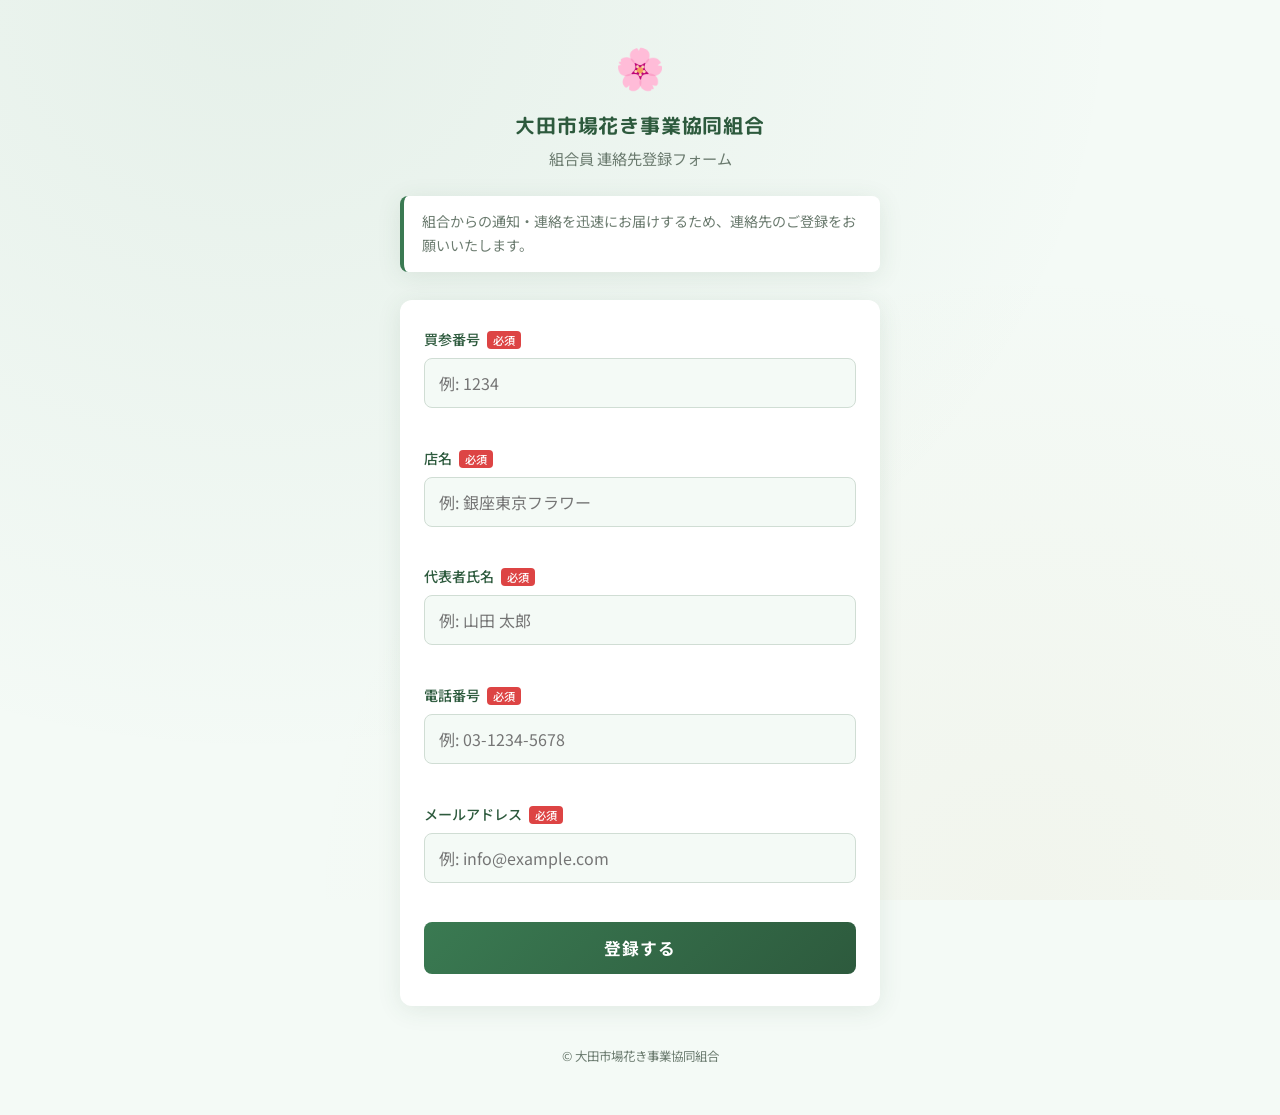
==== index.html @ ed57a9a4 "初回: 組合員連絡先登録フォーム Co-Authored-By: Claude Opus 4.6 (1M context) <noreply@anthropic.com>" ====
<!DOCTYPE html>
<html lang="ja">
<head>
  <meta charset="UTF-8">
  <meta name="viewport" content="width=device-width, initial-scale=1.0">
  <title>組合員連絡先登録 | 大田市場花き事業協同組合</title>
  <link rel="preconnect" href="https://fonts.googleapis.com">
  <link href="https://fonts.googleapis.com/css2?family=Noto+Sans+JP:wght@400;500;700&family=M+PLUS+Rounded+1c:wght@500;700&display=swap" rel="stylesheet">
  <link rel="stylesheet" href="style.css">
</head>
<body>
  <div class="page-bg"></div>
  <main class="container">
    <header class="header">
      <div class="header-icon">🌸</div>
      <h1>大田市場花き事業協同組合</h1>
      <p class="subtitle">組合員 連絡先登録フォーム</p>
    </header>
    <div class="notice">
      <p>組合からの通知・連絡を迅速にお届けするため、<br class="sp-only">連絡先のご登録をお願いいたします。</p>
    </div>
    <div id="form-section">
      <div class="form-card">
        <div class="field">
          <label for="baisan">買参番号 <span class="req">必須</span></label>
          <input type="text" id="baisan" inputmode="numeric" pattern="[0-9]*" placeholder="例: 1234" maxlength="10" autocomplete="off">
          <span class="error" id="err-baisan"></span>
        </div>
        <div class="field">
          <label for="shopname">店名 <span class="req">必須</span></label>
          <input type="text" id="shopname" placeholder="例: 銀座東京フラワー" autocomplete="organization">
          <span class="error" id="err-shopname"></span>
        </div>
        <div class="field">
          <label for="name">代表者氏名 <span class="req">必須</span></label>
          <input type="text" id="name" placeholder="例: 山田 太郎" autocomplete="name">
          <span class="error" id="err-name"></span>
        </div>
        <div class="field">
          <label for="tel">電話番号 <span class="req">必須</span></label>
          <input type="tel" id="tel" placeholder="例: 03-1234-5678" autocomplete="tel">
          <span class="error" id="err-tel"></span>
        </div>
        <div class="field">
          <label for="email">メールアドレス <span class="req">必須</span></label>
          <input type="email" id="email" placeholder="例: info@example.com" autocomplete="email">
          <span class="error" id="err-email"></span>
        </div>
        <button id="submit-btn" onclick="submitForm()">
          <span class="btn-text">登録する</span>
          <span class="btn-loading" style="display:none;">送信中...</span>
        </button>
      </div>
    </div>
    <div id="success-section" class="success-section" style="display:none;">
      <div class="success-card">
        <div class="success-icon">✅</div>
        <h2>登録が完了しました</h2>
        <p>ご登録ありがとうございます。<br>組合からの連絡は登録いただいたメールアドレスへお送りいたします。</p>
        <button class="btn-another" onclick="resetForm()">別の登録を行う</button>
      </div>
    </div>
    <footer class="footer">
      <p>&copy; 大田市場花き事業協同組合</p>
    </footer>
  </main>
  <script src="script.js"></script>
</body>
</html>
---- style.css ----
:root {
  --green-deep: #2d5a3d;
  --green-mid: #3a7a52;
  --green-light: #e8f5ec;
  --green-pale: #f4faf6;
  --accent: #c8a45c;
  --text: #2c2c2c;
  --text-sub: #6b7b6f;
  --white: #ffffff;
  --error: #d44;
  --radius: 12px;
  --shadow: 0 4px 24px rgba(45, 90, 61, 0.10);
}
*, *::before, *::after { box-sizing: border-box; margin: 0; padding: 0; }
body {
  font-family: 'Noto Sans JP', sans-serif;
  color: var(--text);
  background: var(--green-pale);
  min-height: 100dvh;
  line-height: 1.7;
}
.page-bg {
  position: fixed; inset: 0; z-index: -1;
  background:
    radial-gradient(ellipse at 20% 0%, rgba(58,122,82,0.08) 0%, transparent 60%),
    radial-gradient(ellipse at 80% 100%, rgba(200,164,92,0.06) 0%, transparent 50%),
    var(--green-pale);
}
.container { max-width: 520px; margin: 0 auto; padding: 32px 20px 48px; }
.header { text-align: center; margin-bottom: 24px; }
.header-icon { font-size: 40px; margin-bottom: 8px; }
.header h1 {
  font-family: 'M PLUS Rounded 1c', sans-serif;
  font-size: 1.25rem; font-weight: 700;
  color: var(--green-deep); letter-spacing: 0.04em;
}
.subtitle { font-size: 0.95rem; color: var(--text-sub); margin-top: 4px; }
.notice {
  background: var(--white); border-left: 4px solid var(--green-mid);
  border-radius: 8px; padding: 14px 18px; margin-bottom: 28px;
  font-size: 0.88rem; color: var(--text-sub); box-shadow: var(--shadow);
}
.form-card {
  background: var(--white); border-radius: var(--radius);
  padding: 28px 24px 32px; box-shadow: var(--shadow);
}
.field { margin-bottom: 20px; }
.field label { display: block; font-size: 0.88rem; font-weight: 500; margin-bottom: 6px; color: var(--green-deep); }
.req { font-size: 0.7rem; background: var(--error); color: #fff; padding: 1px 6px; border-radius: 4px; margin-left: 4px; }
.field input {
  width: 100%; padding: 12px 14px; border: 1.5px solid #d0ddd4;
  border-radius: 8px; font-size: 1rem; font-family: inherit;
  transition: border-color 0.2s, box-shadow 0.2s; background: var(--green-pale);
}
.field input:focus { outline: none; border-color: var(--green-mid); box-shadow: 0 0 0 3px rgba(58,122,82,0.12); }
.field input.invalid { border-color: var(--error); }
.error { display: block; font-size: 0.78rem; color: var(--error); min-height: 1.2em; margin-top: 4px; }
#submit-btn {
  display: block; width: 100%; padding: 14px; margin-top: 8px;
  background: linear-gradient(135deg, var(--green-mid), var(--green-deep));
  color: var(--white); font-family: inherit; font-size: 1.05rem; font-weight: 700;
  border: none; border-radius: 8px; cursor: pointer; letter-spacing: 0.06em;
  transition: opacity 0.2s, transform 0.1s;
}
#submit-btn:hover { opacity: 0.9; }
#submit-btn:active { transform: scale(0.98); }
#submit-btn:disabled { opacity: 0.5; cursor: not-allowed; }
.success-section { animation: fadeIn 0.4s ease; }
.success-card {
  background: var(--white); border-radius: var(--radius);
  padding: 40px 24px; text-align: center; box-shadow: var(--shadow);
}
.success-icon { font-size: 48px; margin-bottom: 12px; }
.success-card h2 { color: var(--green-deep); font-size: 1.2rem; margin-bottom: 12px; }
.success-card p { font-size: 0.9rem; color: var(--text-sub); margin-bottom: 24px; }
.btn-another {
  padding: 10px 28px; background: transparent; border: 1.5px solid var(--green-mid);
  color: var(--green-mid); border-radius: 8px; font-family: inherit; font-size: 0.9rem;
  font-weight: 500; cursor: pointer; transition: background 0.2s;
}
.btn-another:hover { background: var(--green-light); }
.footer { text-align: center; margin-top: 40px; font-size: 0.78rem; color: var(--text-sub); }
@keyframes fadeIn { from { opacity:0; transform:translateY(8px); } to { opacity:1; transform:translateY(0); } }
.sp-only { display: none; }
@media (max-width: 600px) {
  .container { padding: 24px 16px 40px; }
  .form-card { padding: 24px 18px 28px; }
  .sp-only { display: inline; }
}
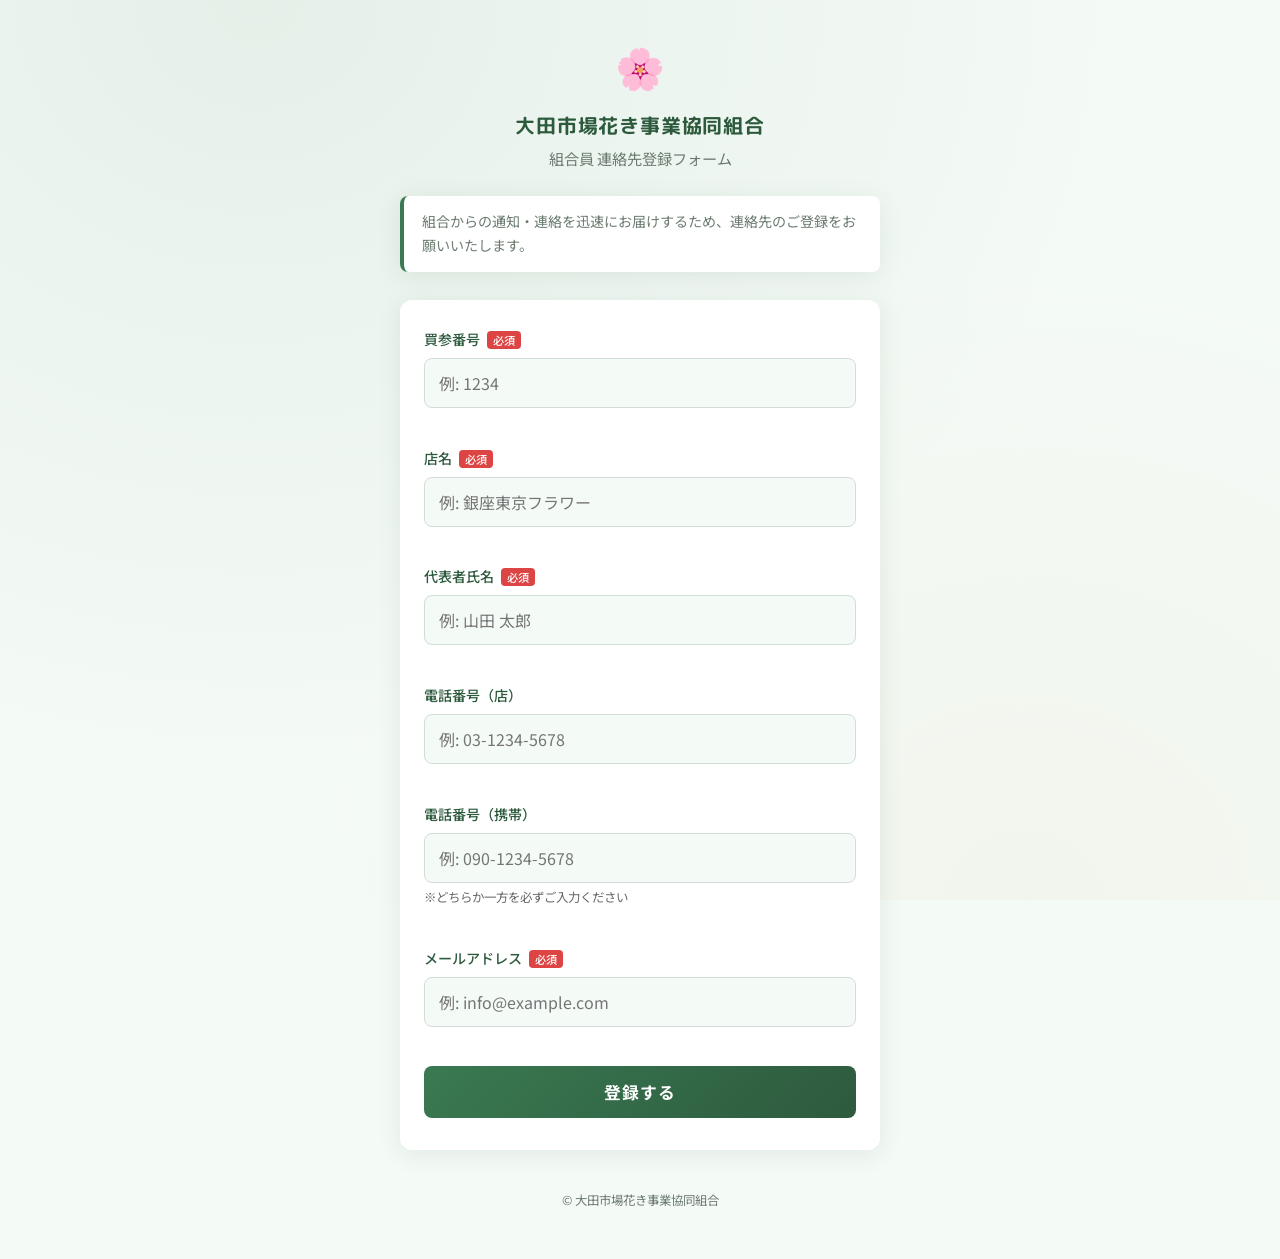
==== commit 7923417e: "html: 電話番号フィールドを店・携帯の2つに分割 必須マークは外し「どちらか一方を必ずご入力ください」の注記を追加。 id=tel → tel_shop にリネームし tel_mobile を直後" ====
--- a/index.html
+++ b/index.html
@@ -37,13 +37,24 @@
           <span class="error" id="err-name"></span>
         </div>
         <div class="field">
-          <label for="tel">電話番号 <span class="req">必須</span></label>
-          <input type="tel" id="tel" placeholder="例: 03-1234-5678" autocomplete="tel">
-          <span class="error" id="err-tel"></span>
+          <label for="tel_shop">電話番号（店）</label>
+          <input type="tel" id="tel_shop" placeholder="例: 03-1234-5678" autocomplete="tel">
+          <span class="error" id="err-tel_shop"></span>
+        </div>
+        <div class="field">
+          <label for="tel_mobile">電話番号（携帯）</label>
+          <input type="tel" id="tel_mobile" placeholder="例: 090-1234-5678" autocomplete="tel">
+          <p class="field-note">※どちらか一方を必ずご入力ください</p>
+          <span class="error" id="err-tel_mobile"></span>
         </div>
         <div class="field">
           <label for="email">メールアドレス <span class="req">必須</span></label>
           <input type="email" id="email" placeholder="例: info@example.com" autocomplete="email">
+          <div id="email-suggest" class="email-suggest" style="display:none;">
+            <span class="suggest-text"></span>
+            <button type="button" class="suggest-btn-fix" onclick="applyEmailSuggestion()">修正する</button>
+            <button type="button" class="suggest-btn-keep" onclick="dismissEmailSuggestion()">このまま使う</button>
+          </div>
           <span class="error" id="err-email"></span>
         </div>
         <button id="submit-btn" onclick="submitForm()">
--- a/style.css
+++ b/style.css
@@ -55,6 +55,7 @@
 .field input:focus { outline: none; border-color: var(--green-mid); box-shadow: 0 0 0 3px rgba(58,122,82,0.12); }
 .field input.invalid { border-color: var(--error); }
 .error { display: block; font-size: 0.78rem; color: var(--error); min-height: 1.2em; margin-top: 4px; }
+.field-note { font-size: 0.78rem; color: #666; margin: 4px 0 2px; }
 #submit-btn {
   display: block; width: 100%; padding: 14px; margin-top: 8px;
   background: linear-gradient(135deg, var(--green-mid), var(--green-deep));
@@ -82,8 +83,46 @@
 .footer { text-align: center; margin-top: 40px; font-size: 0.78rem; color: var(--text-sub); }
 @keyframes fadeIn { from { opacity:0; transform:translateY(8px); } to { opacity:1; transform:translateY(0); } }
 .sp-only { display: none; }
+.email-suggest {
+  align-items: center;
+  flex-wrap: wrap;
+  gap: 8px;
+  background: #FFF4D6;
+  border: 1px solid #e6c869;
+  border-radius: 6px;
+  padding: 8px 10px;
+  margin-top: 6px;
+  font-size: 0.85rem;
+}
+.email-suggest .suggest-text {
+  flex: 1 1 100%;
+  color: #6b5520;
+  line-height: 1.5;
+}
+.email-suggest button {
+  font-family: inherit;
+  font-size: 0.82rem;
+  padding: 5px 12px;
+  border-radius: 4px;
+  cursor: pointer;
+  border: 1px solid;
+  letter-spacing: 0.04em;
+}
+.email-suggest .suggest-btn-fix {
+  background: var(--green-mid);
+  color: #fff;
+  border-color: var(--green-mid);
+}
+.email-suggest .suggest-btn-fix:hover { opacity: 0.9; }
+.email-suggest .suggest-btn-keep {
+  background: #fff;
+  color: var(--text-sub);
+  border-color: #d0c5a0;
+}
+.email-suggest .suggest-btn-keep:hover { background: #f7f1de; }
 @media (max-width: 600px) {
   .container { padding: 24px 16px 40px; }
   .form-card { padding: 24px 18px 28px; }
   .sp-only { display: inline; }
+  .email-suggest button { flex: 1 1 calc(50% - 4px); min-width: 0; }
 }
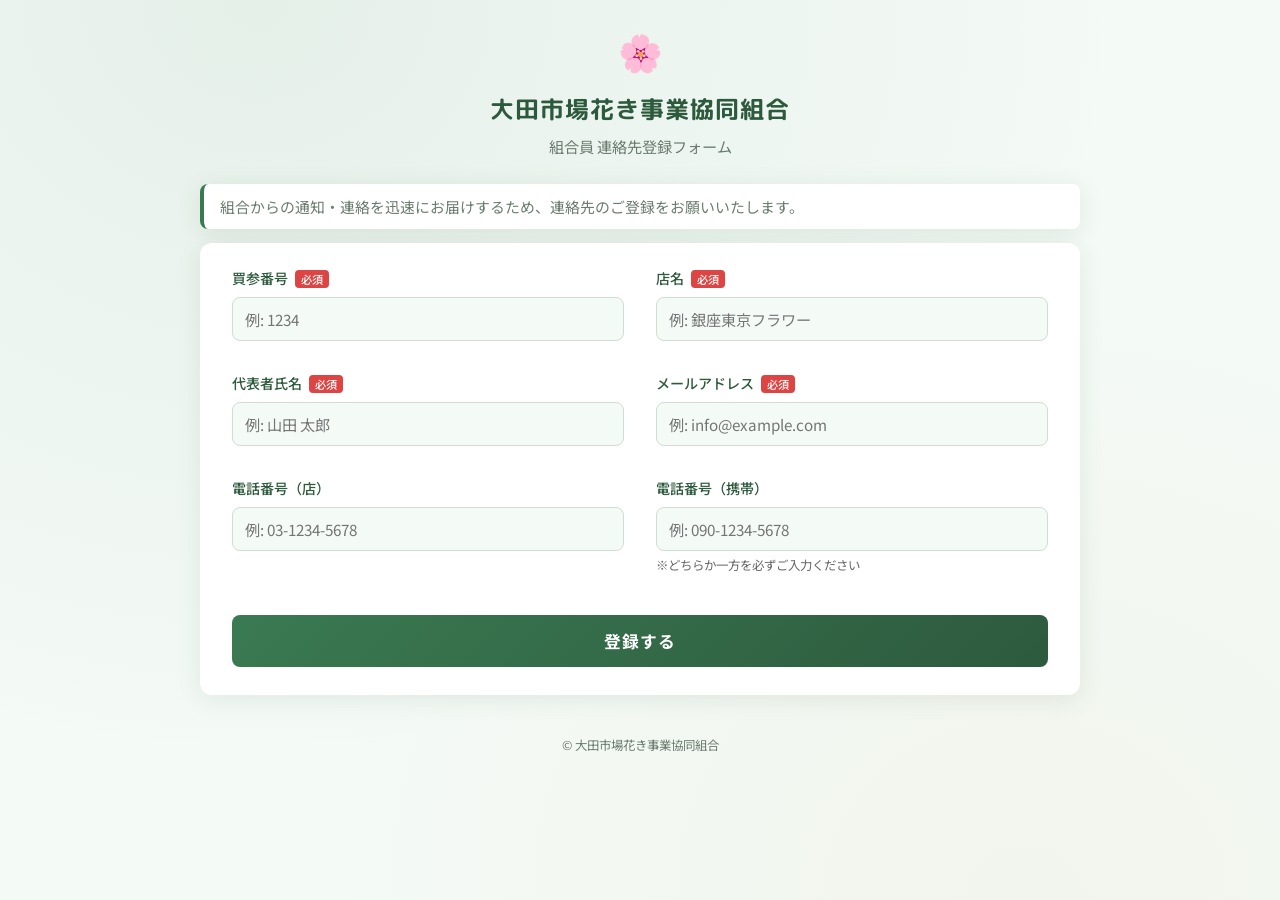
==== commit 67903a05: "css/html: PCで2カラムグリッドレイアウト、スマホは幅いっぱい大きく表示 style.css: @media (min-width: 769px) を追加 - container 最大幅 9" ====
--- a/index.html
+++ b/index.html
@@ -37,6 +37,16 @@
           <span class="error" id="err-name"></span>
         </div>
         <div class="field">
+          <label for="email">メールアドレス <span class="req">必須</span></label>
+          <input type="email" id="email" placeholder="例: info@example.com" autocomplete="email">
+          <div id="email-suggest" class="email-suggest" style="display:none;">
+            <span class="suggest-text"></span>
+            <button type="button" class="suggest-btn-fix" onclick="applyEmailSuggestion()">修正する</button>
+            <button type="button" class="suggest-btn-keep" onclick="dismissEmailSuggestion()">このまま使う</button>
+          </div>
+          <span class="error" id="err-email"></span>
+        </div>
+        <div class="field">
           <label for="tel_shop">電話番号（店）</label>
           <input type="tel" id="tel_shop" placeholder="例: 03-1234-5678" autocomplete="tel">
           <span class="error" id="err-tel_shop"></span>
@@ -46,16 +56,6 @@
           <input type="tel" id="tel_mobile" placeholder="例: 090-1234-5678" autocomplete="tel">
           <p class="field-note">※どちらか一方を必ずご入力ください</p>
           <span class="error" id="err-tel_mobile"></span>
-        </div>
-        <div class="field">
-          <label for="email">メールアドレス <span class="req">必須</span></label>
-          <input type="email" id="email" placeholder="例: info@example.com" autocomplete="email">
-          <div id="email-suggest" class="email-suggest" style="display:none;">
-            <span class="suggest-text"></span>
-            <button type="button" class="suggest-btn-fix" onclick="applyEmailSuggestion()">修正する</button>
-            <button type="button" class="suggest-btn-keep" onclick="dismissEmailSuggestion()">このまま使う</button>
-          </div>
-          <span class="error" id="err-email"></span>
         </div>
         <button id="submit-btn" onclick="submitForm()">
           <span class="btn-text">登録する</span>
--- a/style.css
+++ b/style.css
@@ -26,30 +26,30 @@
     radial-gradient(ellipse at 80% 100%, rgba(200,164,92,0.06) 0%, transparent 50%),
     var(--green-pale);
 }
-.container { max-width: 520px; margin: 0 auto; padding: 32px 20px 48px; }
+.container { max-width: 680px; margin: 0 auto; padding: 32px 20px 48px; }
 .header { text-align: center; margin-bottom: 24px; }
-.header-icon { font-size: 40px; margin-bottom: 8px; }
+.header-icon { font-size: 52px; margin-bottom: 8px; }
 .header h1 {
   font-family: 'M PLUS Rounded 1c', sans-serif;
-  font-size: 1.25rem; font-weight: 700;
+  font-size: 1.5rem; font-weight: 700;
   color: var(--green-deep); letter-spacing: 0.04em;
 }
 .subtitle { font-size: 0.95rem; color: var(--text-sub); margin-top: 4px; }
 .notice {
   background: var(--white); border-left: 4px solid var(--green-mid);
   border-radius: 8px; padding: 14px 18px; margin-bottom: 28px;
-  font-size: 0.88rem; color: var(--text-sub); box-shadow: var(--shadow);
+  font-size: 0.93rem; color: var(--text-sub); box-shadow: var(--shadow);
 }
 .form-card {
   background: var(--white); border-radius: var(--radius);
-  padding: 28px 24px 32px; box-shadow: var(--shadow);
+  padding: 36px 32px 40px; box-shadow: var(--shadow);
 }
 .field { margin-bottom: 20px; }
-.field label { display: block; font-size: 0.88rem; font-weight: 500; margin-bottom: 6px; color: var(--green-deep); }
+.field label { display: block; font-size: 0.95rem; font-weight: 500; margin-bottom: 6px; color: var(--green-deep); }
 .req { font-size: 0.7rem; background: var(--error); color: #fff; padding: 1px 6px; border-radius: 4px; margin-left: 4px; }
 .field input {
-  width: 100%; padding: 12px 14px; border: 1.5px solid #d0ddd4;
-  border-radius: 8px; font-size: 1rem; font-family: inherit;
+  width: 100%; padding: 14px 16px; border: 1.5px solid #d0ddd4;
+  border-radius: 8px; font-size: 1.05rem; font-family: inherit;
   transition: border-color 0.2s, box-shadow 0.2s; background: var(--green-pale);
 }
 .field input:focus { outline: none; border-color: var(--green-mid); box-shadow: 0 0 0 3px rgba(58,122,82,0.12); }
@@ -120,9 +120,22 @@
   border-color: #d0c5a0;
 }
 .email-suggest .suggest-btn-keep:hover { background: #f7f1de; }
+@media (min-width: 769px) {
+  .container { max-width: 960px; padding: 20px 40px 32px; }
+  .form-card { display: grid; grid-template-columns: 1fr 1fr; gap: 12px 32px; padding: 24px 32px 28px; }
+  .form-card .field { margin-bottom: 0; }
+  .form-card #submit-btn { grid-column: 1 / -1; }
+  .field input { padding: 10px 12px; font-size: 0.95rem; }
+  .field label { font-size: 0.88rem; }
+  .header-icon { font-size: 36px; }
+  .notice { margin-bottom: 14px; padding: 10px 16px; }
+}
 @media (max-width: 600px) {
   .container { padding: 24px 16px 40px; }
-  .form-card { padding: 24px 18px 28px; }
+  .form-card { padding: 24px 18px 28px; border-radius: 8px; }
+  .field { margin-bottom: 24px; }
+  .field input { font-size: 16px; }
+  #submit-btn { padding: 16px; }
   .sp-only { display: inline; }
   .email-suggest button { flex: 1 1 calc(50% - 4px); min-width: 0; }
 }
